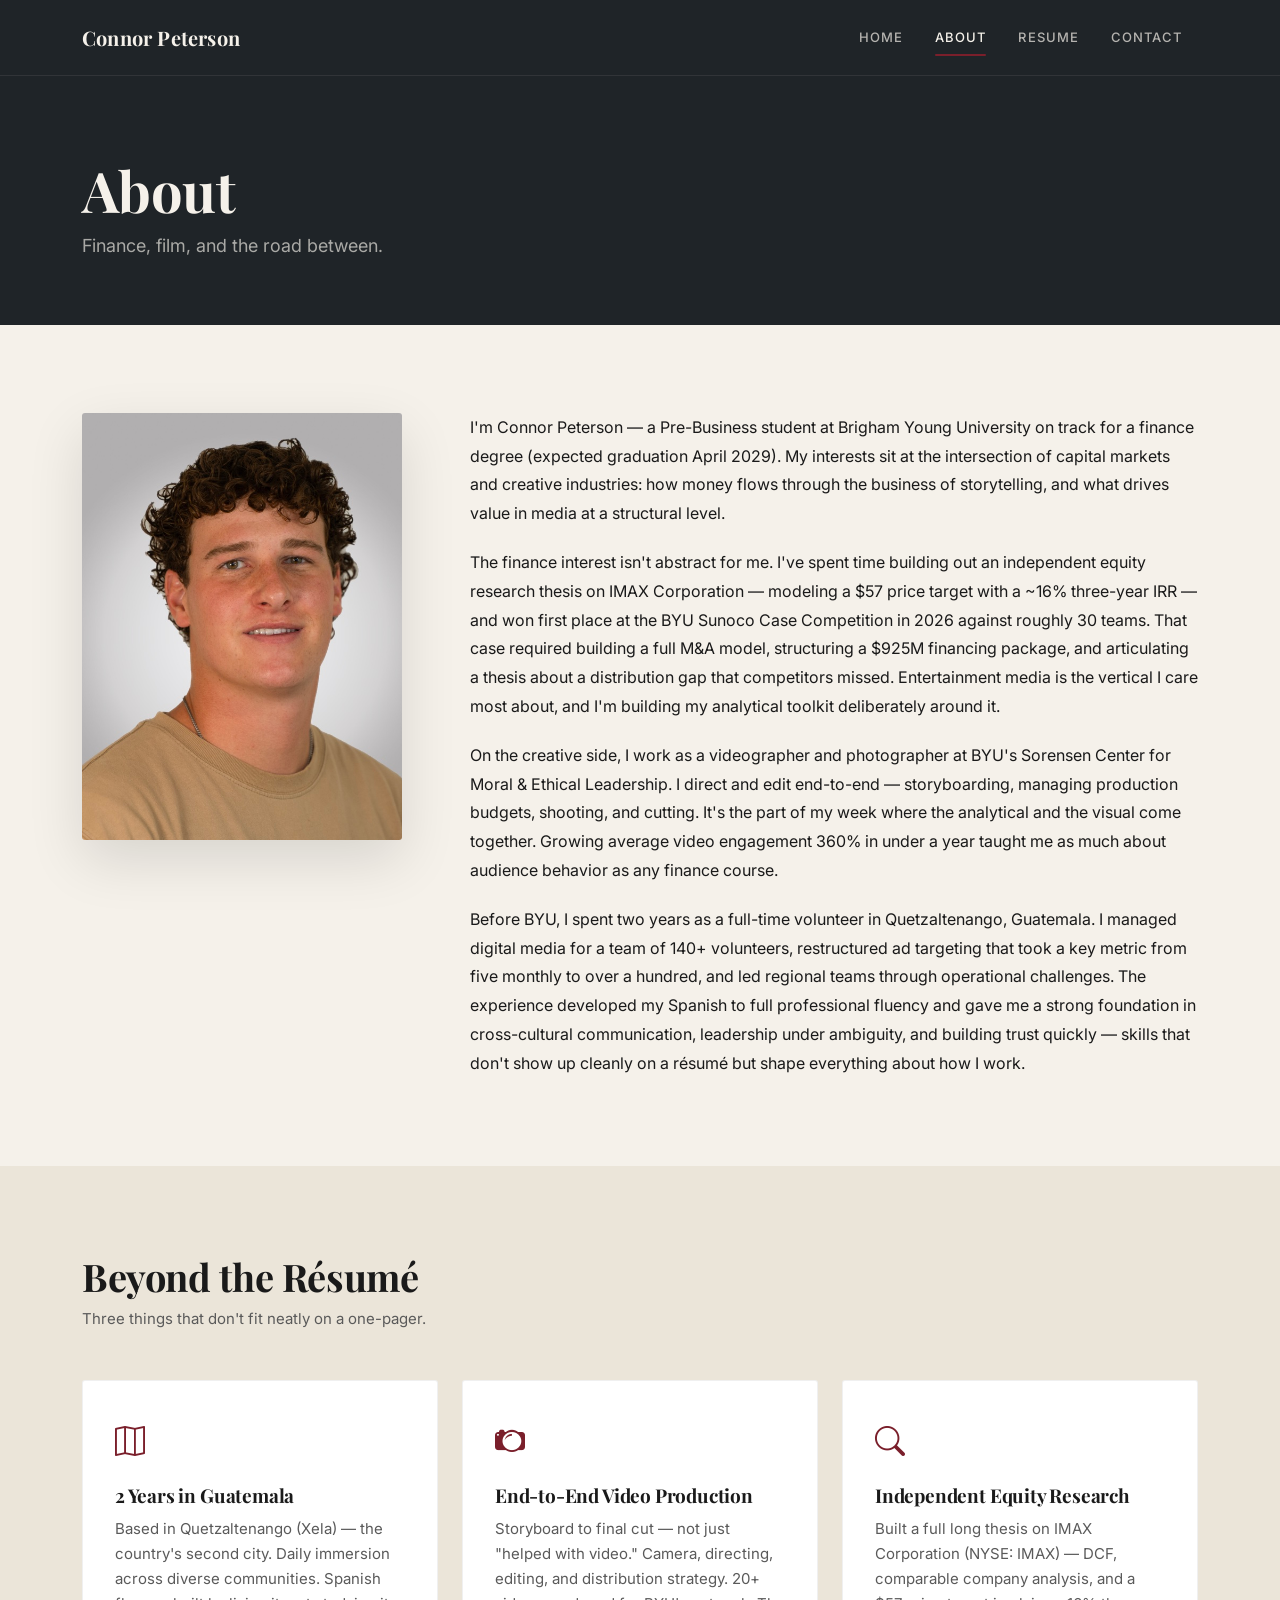
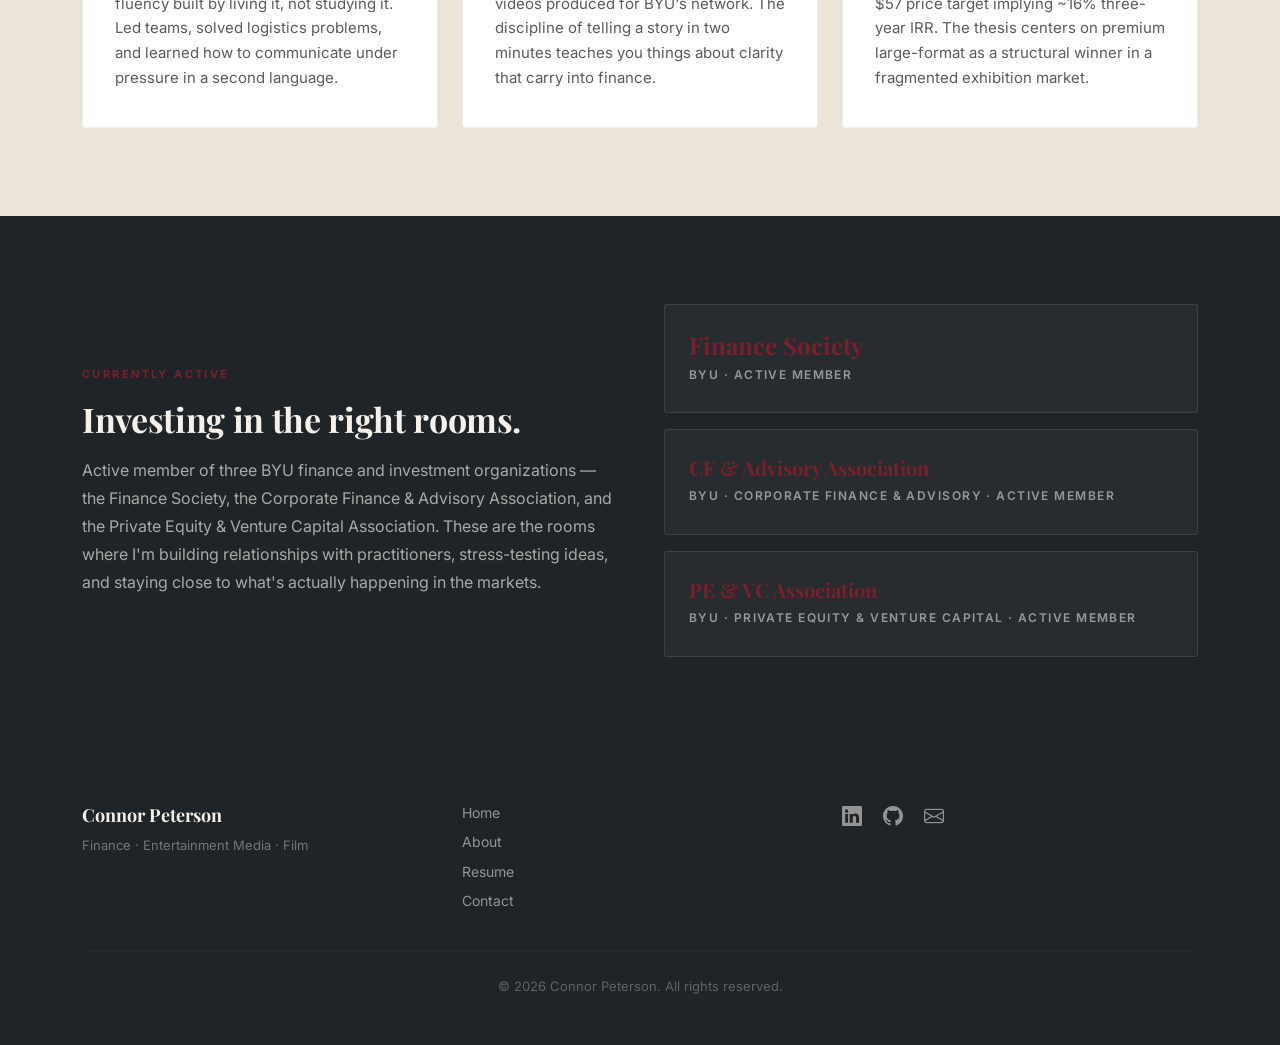
==== about.html @ c0e96749 "Initial build: Connor Peterson portfolio site Full portfolio with Bootstrap home/about/resume/contac" ====
<!DOCTYPE html>
<html lang="en">
<head>
  <meta charset="UTF-8">
  <meta name="viewport" content="width=device-width, initial-scale=1.0">
  <title>About — Connor Peterson</title>

  <!-- Google Fonts -->
  <link rel="preconnect" href="https://fonts.googleapis.com">
  <link rel="preconnect" href="https://fonts.gstatic.com" crossorigin>
  <link href="https://fonts.googleapis.com/css2?family=Playfair+Display:ital,wght@0,400;0,700;1,400&family=Inter:wght@300;400;500;600;700&display=swap" rel="stylesheet">

  <!-- Bootstrap 5 -->
  <link href="https://cdn.jsdelivr.net/npm/bootstrap@5.3.2/dist/css/bootstrap.min.css" rel="stylesheet">
  <!-- Bootstrap Icons -->
  <link rel="stylesheet" href="https://cdn.jsdelivr.net/npm/bootstrap-icons@1.11.3/font/bootstrap-icons.min.css">

  <!-- Custom CSS -->
  <link rel="stylesheet" href="css/bootstrap-custom.css">
</head>
<body>

  <!-- ===== NAVBAR ===== -->
  <nav class="navbar navbar-expand-lg sticky-top" id="site-nav" aria-label="Main navigation">
    <div class="container">
      <a class="navbar-brand" href="index.html">Connor Peterson</a>
      <button class="navbar-toggler" type="button" data-bs-toggle="collapse" data-bs-target="#navbarNav"
        aria-controls="navbarNav" aria-expanded="false" aria-label="Toggle navigation">
        <span class="navbar-toggler-icon"></span>
      </button>
      <div class="collapse navbar-collapse justify-content-end" id="navbarNav">
        <ul class="navbar-nav">
          <li class="nav-item"><a class="nav-link" href="index.html">Home</a></li>
          <li class="nav-item"><a class="nav-link active" href="about.html">About</a></li>
          <li class="nav-item"><a class="nav-link" href="resume.html">Resume</a></li>
          <li class="nav-item"><a class="nav-link" href="contact.html">Contact</a></li>
        </ul>
      </div>
    </div>
  </nav>

  <main>

    <!-- ===== PAGE HEADER ===== -->
    <header class="page-header" aria-label="Page header">
      <div class="container">
        <h1>About</h1>
        <p>Finance, film, and the road between.</p>
      </div>
    </header>

    <!-- ===== BIO SECTION ===== -->
    <section class="section-offwhite" aria-label="Biography">
      <div class="container">
        <div class="row g-5 align-items-start">

          <!-- Headshot -->
          <div class="col-lg-4 text-center text-lg-start">
            <img
              src="img/headshot.jpg"
              alt="Connor Peterson"
              class="about-headshot mx-auto mx-lg-0"
            >
          </div>

          <!-- Bio text -->
          <div class="col-lg-8">
            <div class="about-bio">
              <p>
                I'm Connor Peterson — a Pre-Business student at Brigham Young University on track
                for a finance degree (expected graduation April 2029). My interests sit at the intersection
                of capital markets and creative industries: how money flows through the business of
                storytelling, and what drives value in media at a structural level.
              </p>
              <p>
                The finance interest isn't abstract for me. I've spent time building out an independent
                equity research thesis on IMAX Corporation — modeling a $57 price target with a
                ~16% three-year IRR — and won first place at the BYU Sunoco Case Competition in 2026
                against roughly 30 teams. That case required building a full M&amp;A model, structuring
                a $925M financing package, and articulating a thesis about a distribution gap that
                competitors missed. Entertainment media is the vertical I care most about, and I'm
                building my analytical toolkit deliberately around it.
              </p>
              <p>
                On the creative side, I work as a videographer and photographer at BYU's Sorensen Center
                for Moral &amp; Ethical Leadership. I direct and edit end-to-end — storyboarding,
                managing production budgets, shooting, and cutting. It's the part of my week where the
                analytical and the visual come together. Growing average video engagement 360% in under
                a year taught me as much about audience behavior as any finance course.
              </p>
              <p>
                Before BYU, I spent two years as a full-time volunteer in Quetzaltenango, Guatemala.
                I managed digital media for a team of 140+ volunteers, restructured ad targeting that
                took a key metric from five monthly to over a hundred, and led regional teams through
                operational challenges. The experience developed my Spanish to full professional fluency
                and gave me a strong foundation in cross-cultural communication, leadership under
                ambiguity, and building trust quickly — skills that don't show up cleanly on a résumé
                but shape everything about how I work.
              </p>
            </div>
          </div>

        </div>
      </div>
    </section>

    <!-- ===== BEYOND THE RESUME ===== -->
    <section class="section-warm" aria-label="Beyond the resume">
      <div class="container">
        <h2 class="section-title mb-2">Beyond the Résumé</h2>
        <p class="section-subtitle">Three things that don't fit neatly on a one-pager.</p>
        <div class="row g-4">

          <div class="col-md-4">
            <div class="card-feature">
              <i class="bi bi-map card-feature-icon" aria-hidden="true"></i>
              <h3 class="card-feature-title">2 Years in Guatemala</h3>
              <p class="card-feature-text">
                Based in Quetzaltenango (Xela) — the country's second city. Daily immersion
                across diverse communities. Spanish fluency built by living it, not studying it.
                Led teams, solved logistics problems, and learned how to communicate under pressure
                in a second language.
              </p>
            </div>
          </div>

          <div class="col-md-4">
            <div class="card-feature">
              <i class="bi bi-camera2 card-feature-icon" aria-hidden="true"></i>
              <h3 class="card-feature-title">End-to-End Video Production</h3>
              <p class="card-feature-text">
                Storyboard to final cut — not just "helped with video." Camera, directing,
                editing, and distribution strategy. 20+ videos produced for BYU's network.
                The discipline of telling a story in two minutes teaches you things about
                clarity that carry into finance.
              </p>
            </div>
          </div>

          <div class="col-md-4">
            <div class="card-feature">
              <i class="bi bi-search card-feature-icon" aria-hidden="true"></i>
              <h3 class="card-feature-title">Independent Equity Research</h3>
              <p class="card-feature-text">
                Built a full long thesis on IMAX Corporation (NYSE: IMAX) — DCF, comparable
                company analysis, and a $57 price target implying ~16% three-year IRR.
                The thesis centers on premium large-format as a structural winner in a
                fragmented exhibition market.
              </p>
            </div>
          </div>

        </div>
      </div>
    </section>

    <!-- ===== ASSOCIATIONS ===== -->
    <section class="section-charcoal" aria-label="Associations and memberships">
      <div class="container">
        <div class="row align-items-center g-5">
          <div class="col-lg-6">
            <p class="highlight-label">Currently Active</p>
            <h2 class="highlight-title">Investing in the right rooms.</h2>
            <p class="highlight-body">
              Active member of three BYU finance and investment organizations — the Finance Society,
              the Corporate Finance &amp; Advisory Association, and the Private Equity &amp; Venture
              Capital Association. These are the rooms where I'm building relationships with practitioners,
              stress-testing ideas, and staying close to what's actually happening in the markets.
            </p>
          </div>
          <div class="col-lg-6">
            <div class="row g-3">
              <div class="col-12">
                <div class="stat-card text-start">
                  <div class="stat-value" style="font-size:1.5rem">Finance Society</div>
                  <div class="stat-label">BYU · Active Member</div>
                </div>
              </div>
              <div class="col-12">
                <div class="stat-card text-start">
                  <div class="stat-value" style="font-size:1.25rem">CF &amp; Advisory Association</div>
                  <div class="stat-label">BYU · Corporate Finance &amp; Advisory · Active Member</div>
                </div>
              </div>
              <div class="col-12">
                <div class="stat-card text-start">
                  <div class="stat-value" style="font-size:1.25rem">PE &amp; VC Association</div>
                  <div class="stat-label">BYU · Private Equity &amp; Venture Capital · Active Member</div>
                </div>
              </div>
            </div>
          </div>
        </div>
      </div>
    </section>

  </main>

  <!-- ===== FOOTER ===== -->
  <footer class="site-footer" role="contentinfo">
    <div class="container">
      <div class="row g-4">
        <div class="col-md-4">
          <div class="footer-brand">Connor Peterson</div>
          <div class="footer-tagline">Finance · Entertainment Media · Film</div>
        </div>
        <div class="col-md-4">
          <nav class="footer-nav" aria-label="Footer navigation">
            <a href="index.html">Home</a>
            <a href="about.html">About</a>
            <a href="resume.html">Resume</a>
            <a href="contact.html">Contact</a>
          </nav>
        </div>
        <div class="col-md-4">
          <div class="footer-social" aria-label="Social links">
            <a href="https://linkedin.com/in/connor-peterson-840009235" target="_blank" rel="noopener" aria-label="LinkedIn">
              <i class="bi bi-linkedin" aria-hidden="true"></i>
            </a>
            <a href="https://github.com/rconnorp" target="_blank" rel="noopener" aria-label="GitHub">
              <i class="bi bi-github" aria-hidden="true"></i>
            </a>
            <a href="mailto:rconnor.p28@gmail.com" aria-label="Email Connor">
              <i class="bi bi-envelope" aria-hidden="true"></i>
            </a>
          </div>
        </div>
      </div>
      <hr class="footer-divider">
      <p class="footer-copy text-center">&copy; 2026 Connor Peterson. All rights reserved.</p>
    </div>
  </footer>

  <!-- Bootstrap JS -->
  <script src="https://cdn.jsdelivr.net/npm/bootstrap@5.3.2/dist/js/bootstrap.bundle.min.js"></script>
</body>
</html>
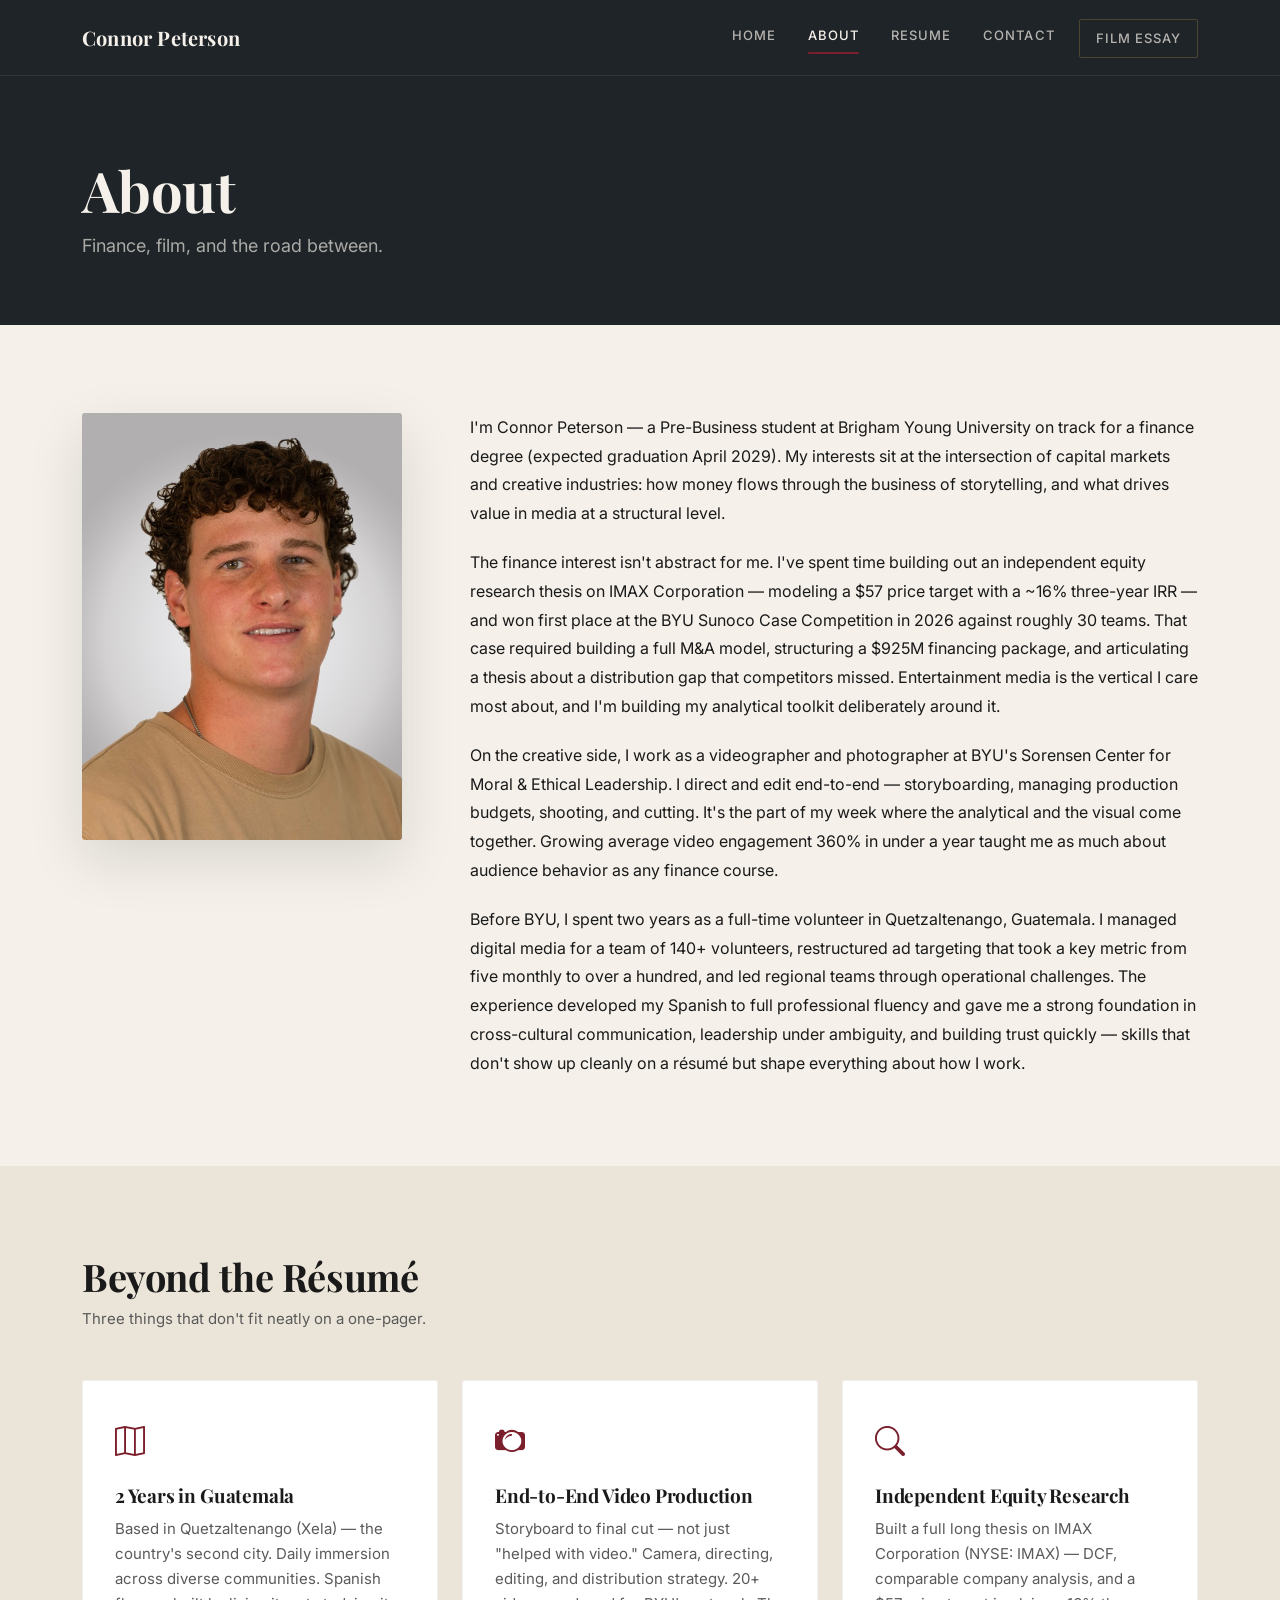
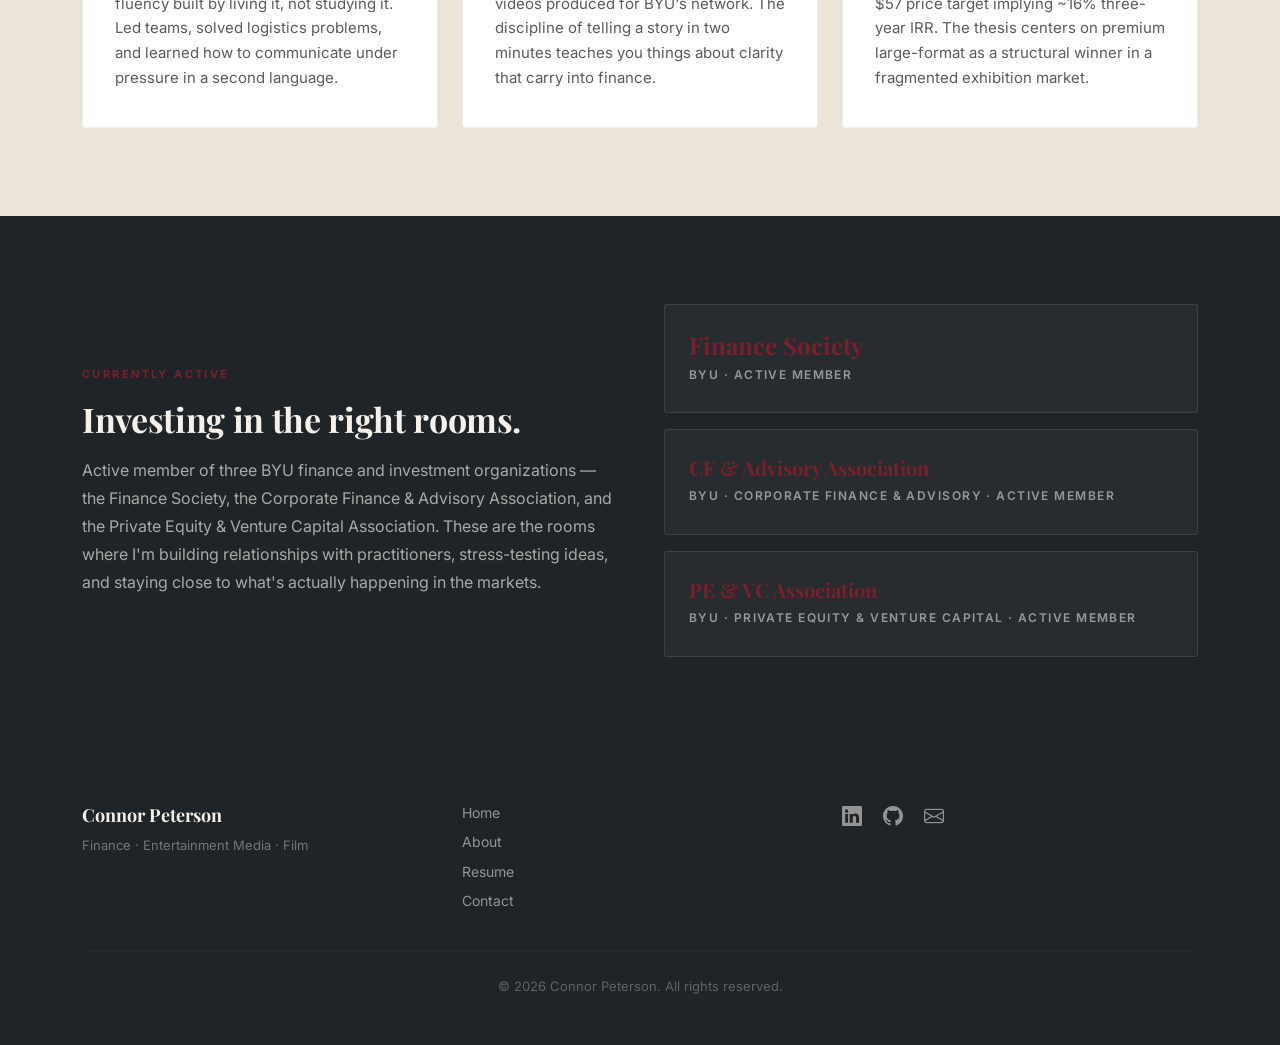
==== commit d056c0ca: "Add Film Essay nav link to all Bootstrap pages Satisfies the bidirectional navigation requirement fr" ====
--- a/about.html
+++ b/about.html
@@ -34,6 +34,7 @@
           <li class="nav-item"><a class="nav-link active" href="about.html">About</a></li>
           <li class="nav-item"><a class="nav-link" href="resume.html">Resume</a></li>
           <li class="nav-item"><a class="nav-link" href="contact.html">Contact</a></li>
+          <li class="nav-item ms-lg-2"><a class="nav-link nav-link-film" href="scratch/film.html">Film Essay</a></li>
         </ul>
       </div>
     </div>
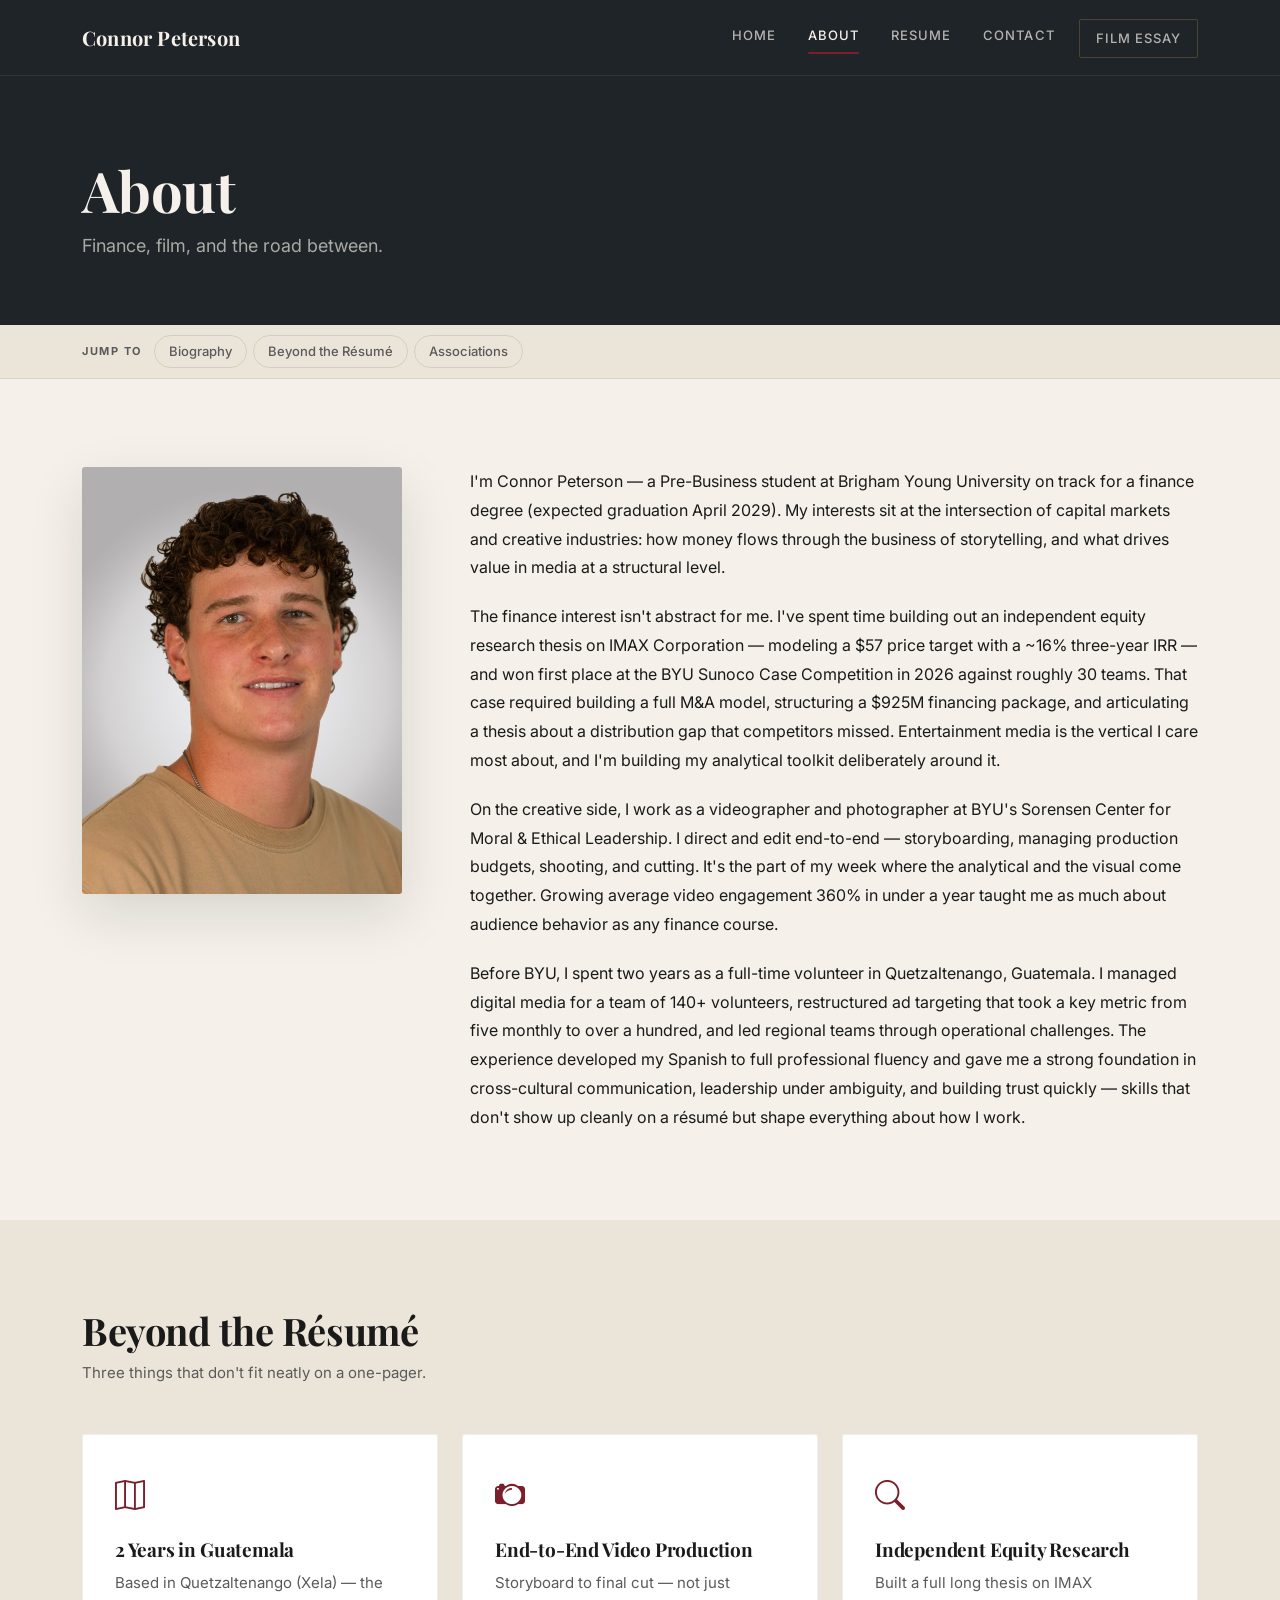
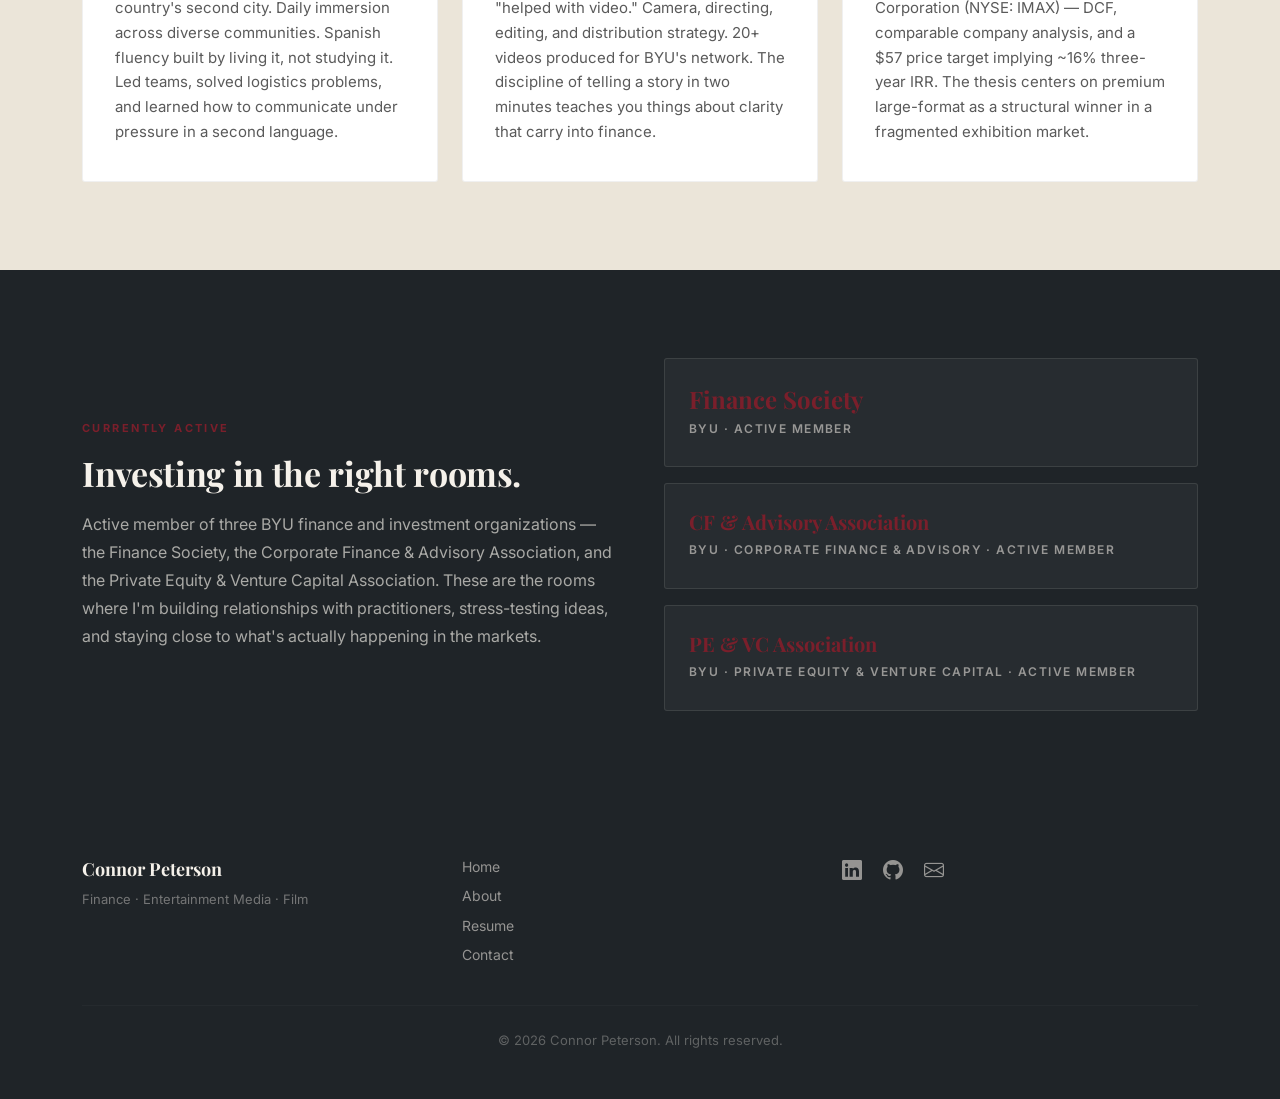
==== commit 1f10f7b1: "Add on-page anchor navigation to Home, About, and Resume Each page now has a pill-link strip below t" ====
--- a/about.html
+++ b/about.html
@@ -50,8 +50,20 @@
       </div>
     </header>
 
+    <!-- On-page anchor nav -->
+    <nav class="anchor-nav" aria-label="Jump to section">
+      <div class="container">
+        <div class="anchor-nav-inner">
+          <span class="anchor-nav-label">Jump to</span>
+          <a href="#bio" class="anchor-link">Biography</a>
+          <a href="#beyond" class="anchor-link">Beyond the Résumé</a>
+          <a href="#associations" class="anchor-link">Associations</a>
+        </div>
+      </div>
+    </nav>
+
     <!-- ===== BIO SECTION ===== -->
-    <section class="section-offwhite" aria-label="Biography">
+    <section class="section-offwhite" id="bio" aria-label="Biography">
       <div class="container">
         <div class="row g-5 align-items-start">
 
@@ -106,7 +118,7 @@
     </section>
 
     <!-- ===== BEYOND THE RESUME ===== -->
-    <section class="section-warm" aria-label="Beyond the resume">
+    <section class="section-warm" id="beyond" aria-label="Beyond the resume">
       <div class="container">
         <h2 class="section-title mb-2">Beyond the Résumé</h2>
         <p class="section-subtitle">Three things that don't fit neatly on a one-pager.</p>
@@ -156,7 +168,7 @@
     </section>
 
     <!-- ===== ASSOCIATIONS ===== -->
-    <section class="section-charcoal" aria-label="Associations and memberships">
+    <section class="section-charcoal" id="associations" aria-label="Associations and memberships">
       <div class="container">
         <div class="row align-items-center g-5">
           <div class="col-lg-6">
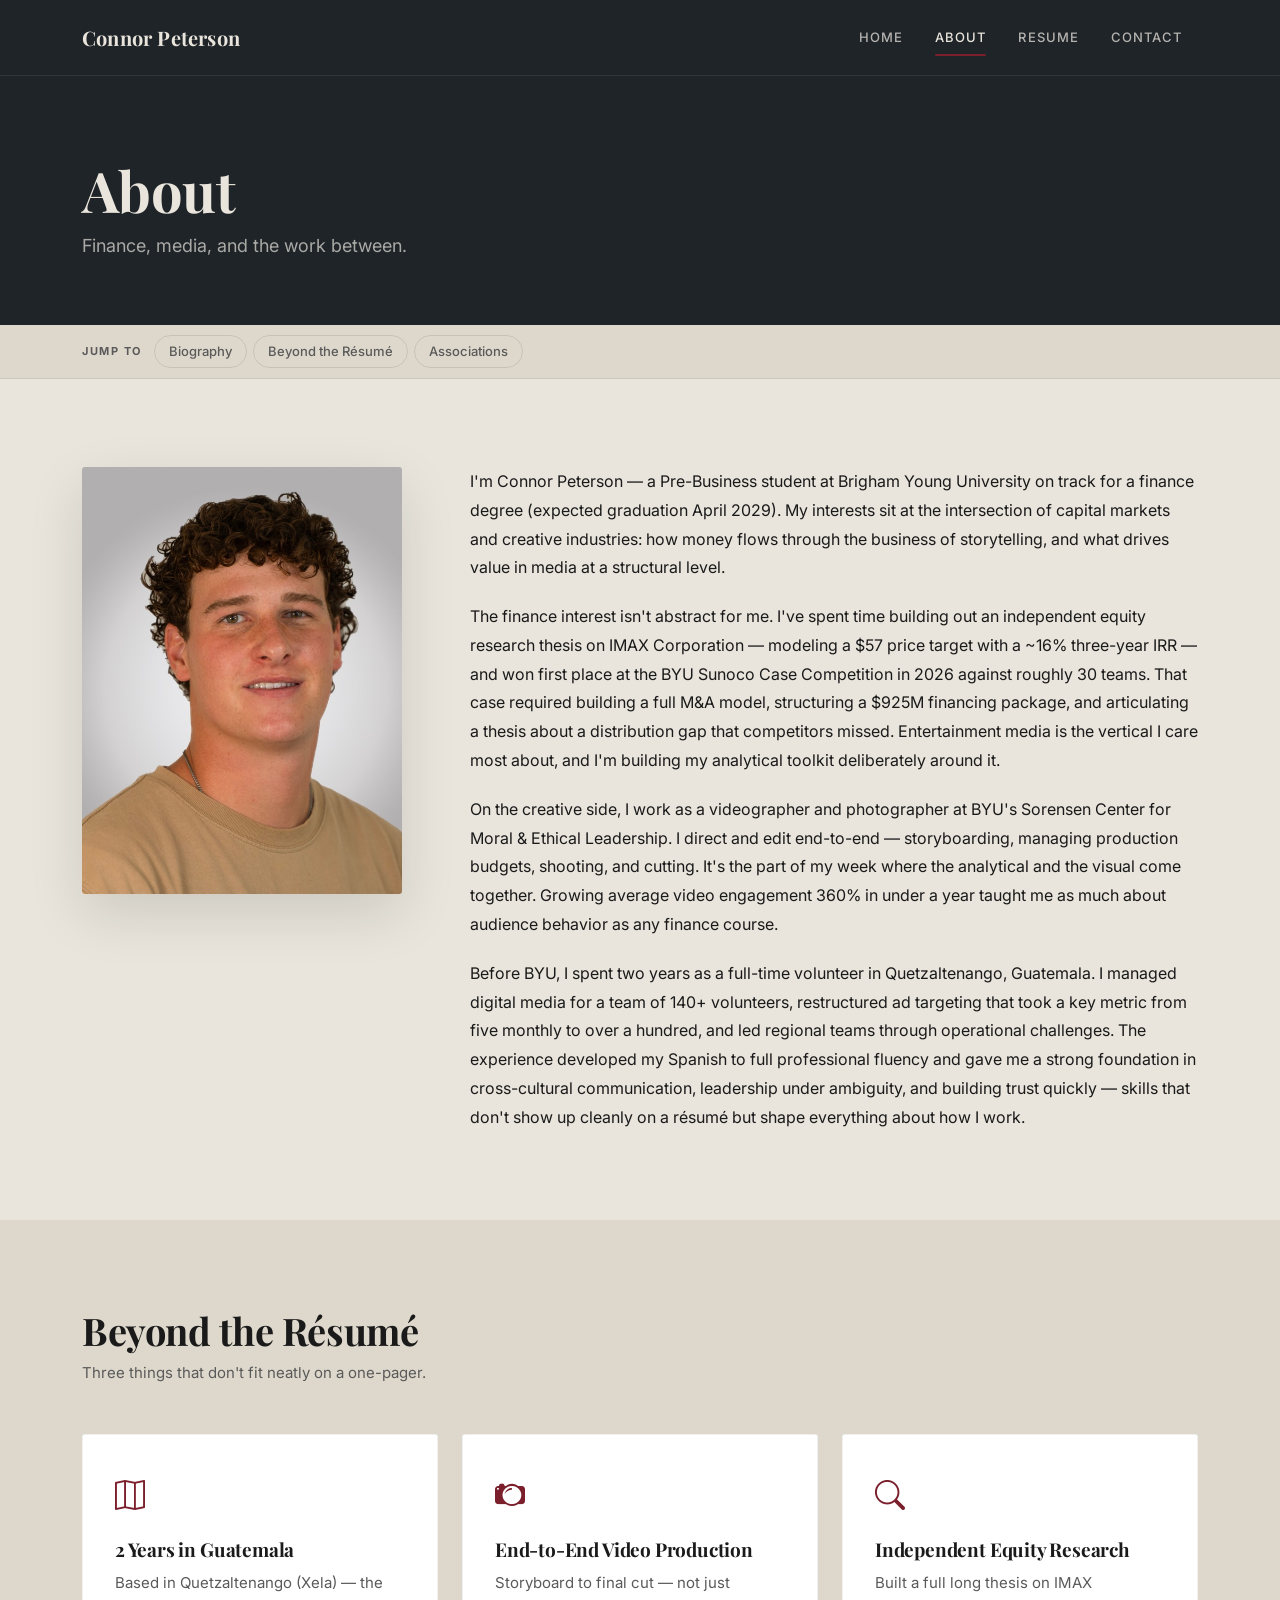
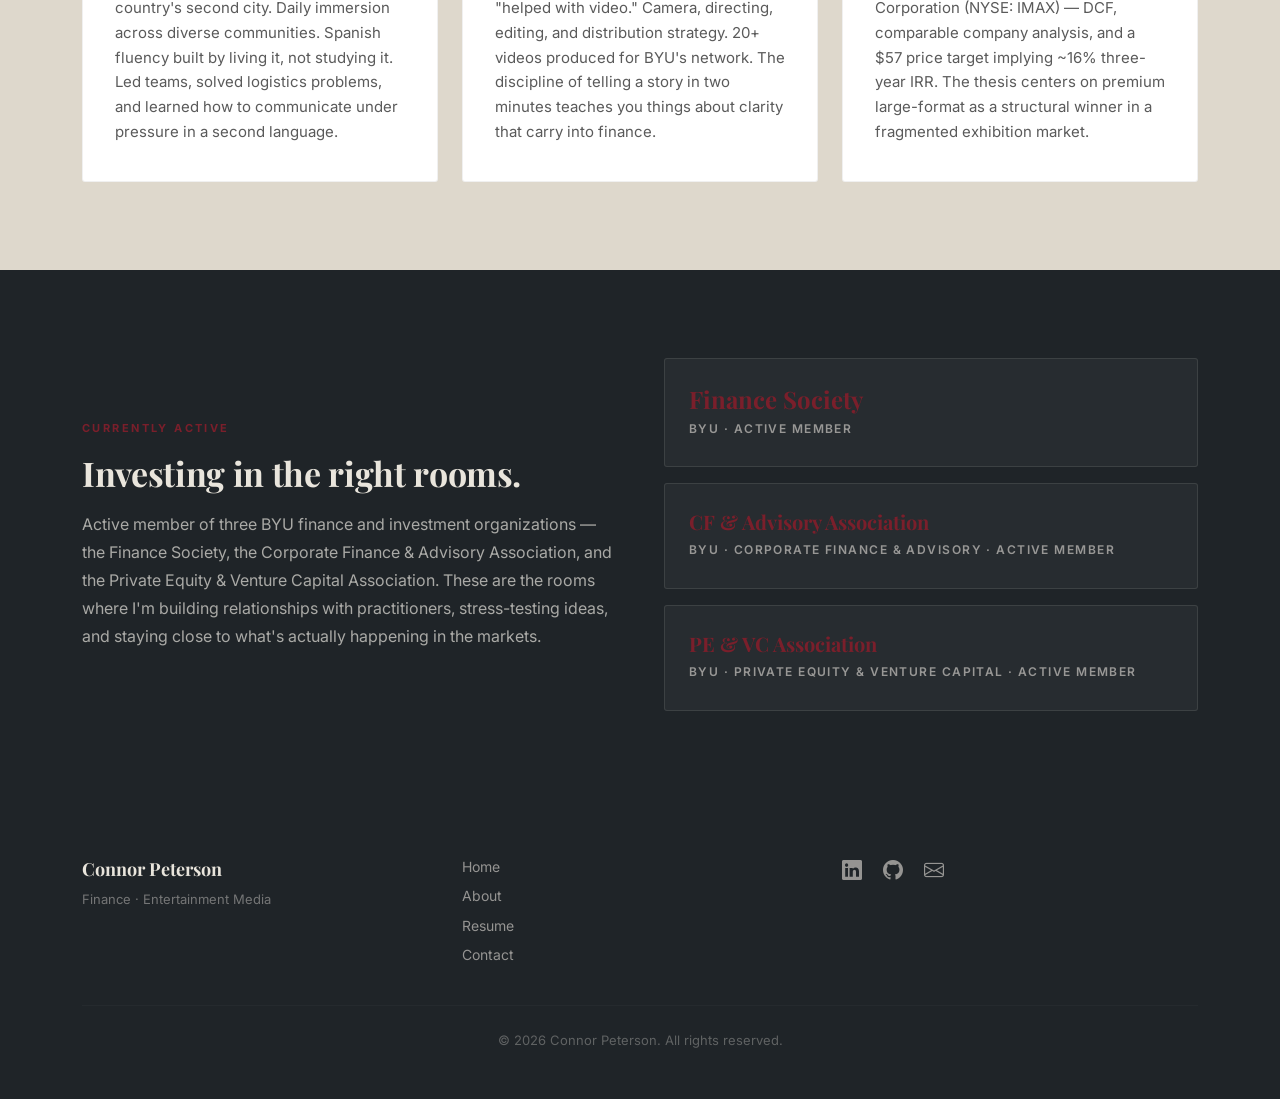
==== commit 4f8fda00: "Remove Film Essay section and darken off-white backgrounds Strips the Film Essay nav link and CSS fr" ====
--- a/about.html
+++ b/about.html
@@ -34,7 +34,6 @@
           <li class="nav-item"><a class="nav-link active" href="about.html">About</a></li>
           <li class="nav-item"><a class="nav-link" href="resume.html">Resume</a></li>
           <li class="nav-item"><a class="nav-link" href="contact.html">Contact</a></li>
-          <li class="nav-item ms-lg-2"><a class="nav-link nav-link-film" href="scratch/film.html">Film Essay</a></li>
         </ul>
       </div>
     </div>
@@ -46,7 +45,7 @@
     <header class="page-header" aria-label="Page header">
       <div class="container">
         <h1>About</h1>
-        <p>Finance, film, and the road between.</p>
+        <p>Finance, media, and the work between.</p>
       </div>
     </header>
 
@@ -215,7 +214,7 @@
       <div class="row g-4">
         <div class="col-md-4">
           <div class="footer-brand">Connor Peterson</div>
-          <div class="footer-tagline">Finance · Entertainment Media · Film</div>
+          <div class="footer-tagline">Finance · Entertainment Media</div>
         </div>
         <div class="col-md-4">
           <nav class="footer-nav" aria-label="Footer navigation">
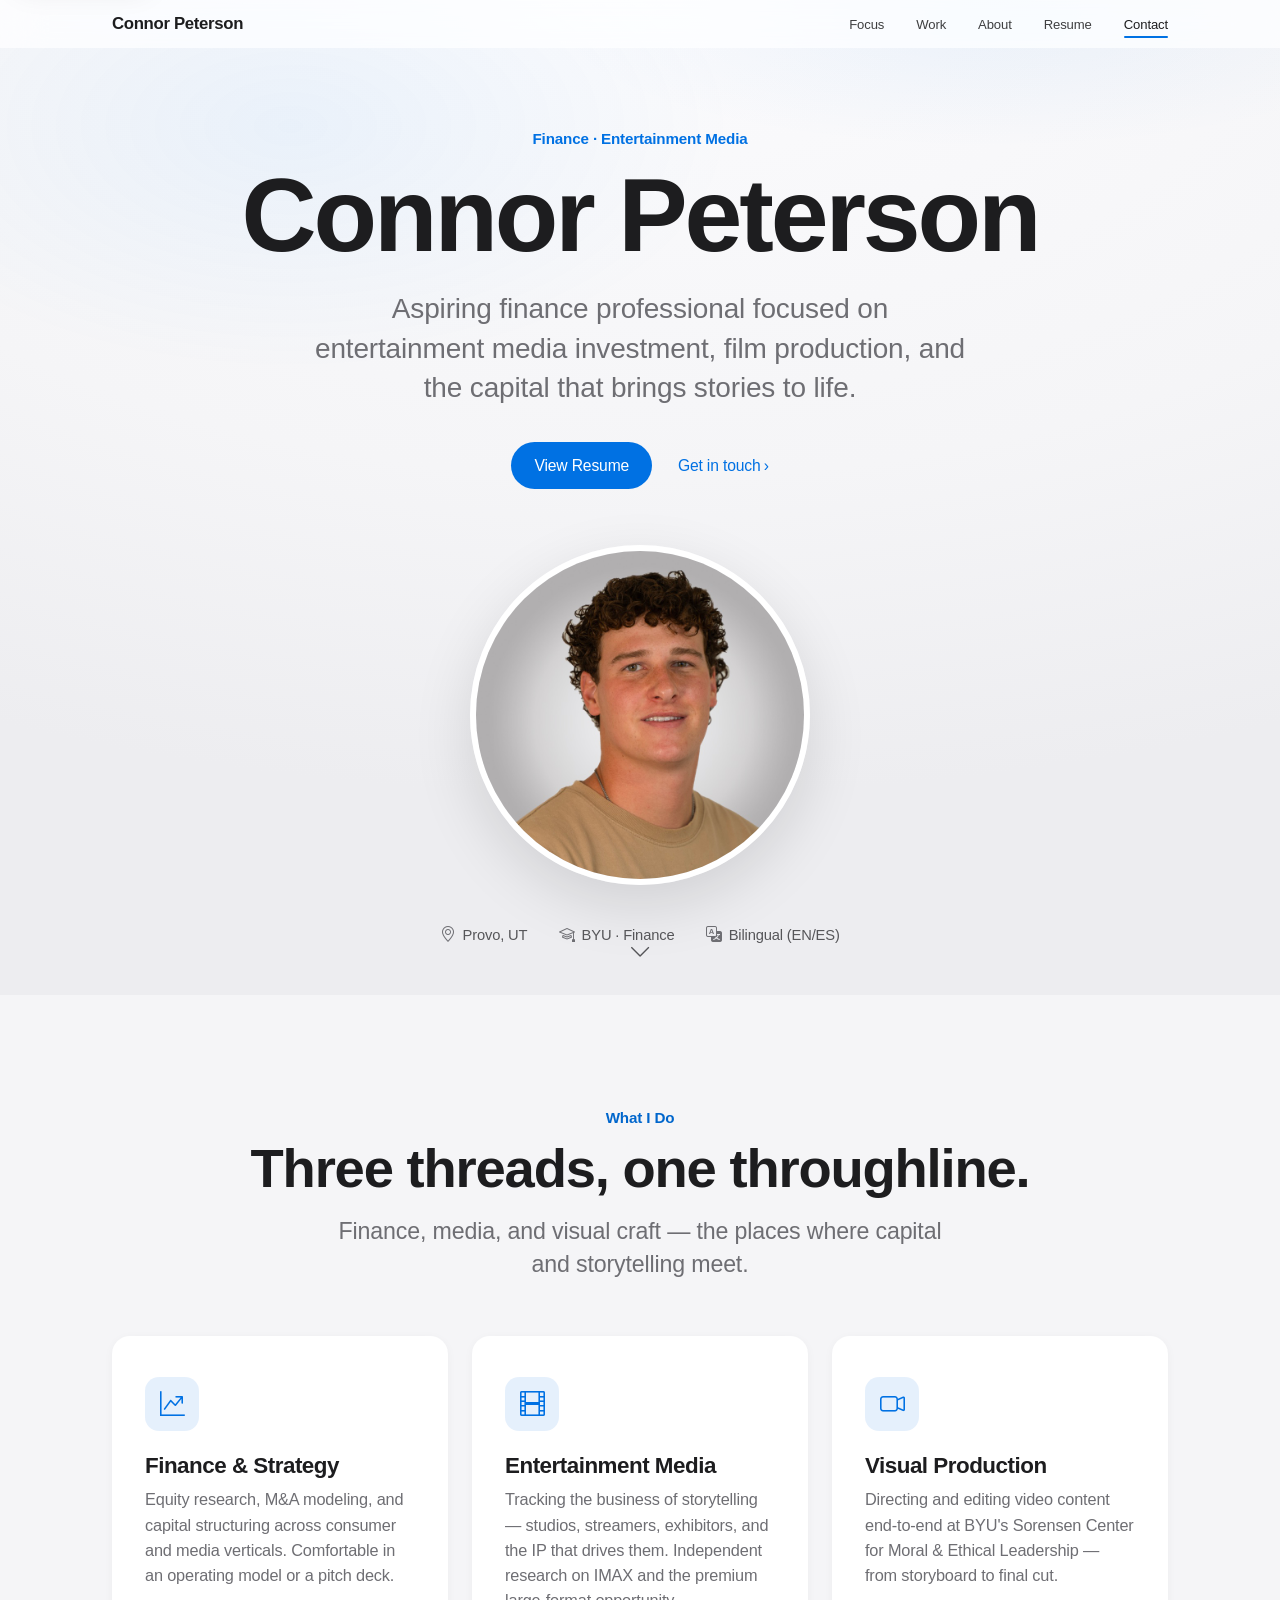
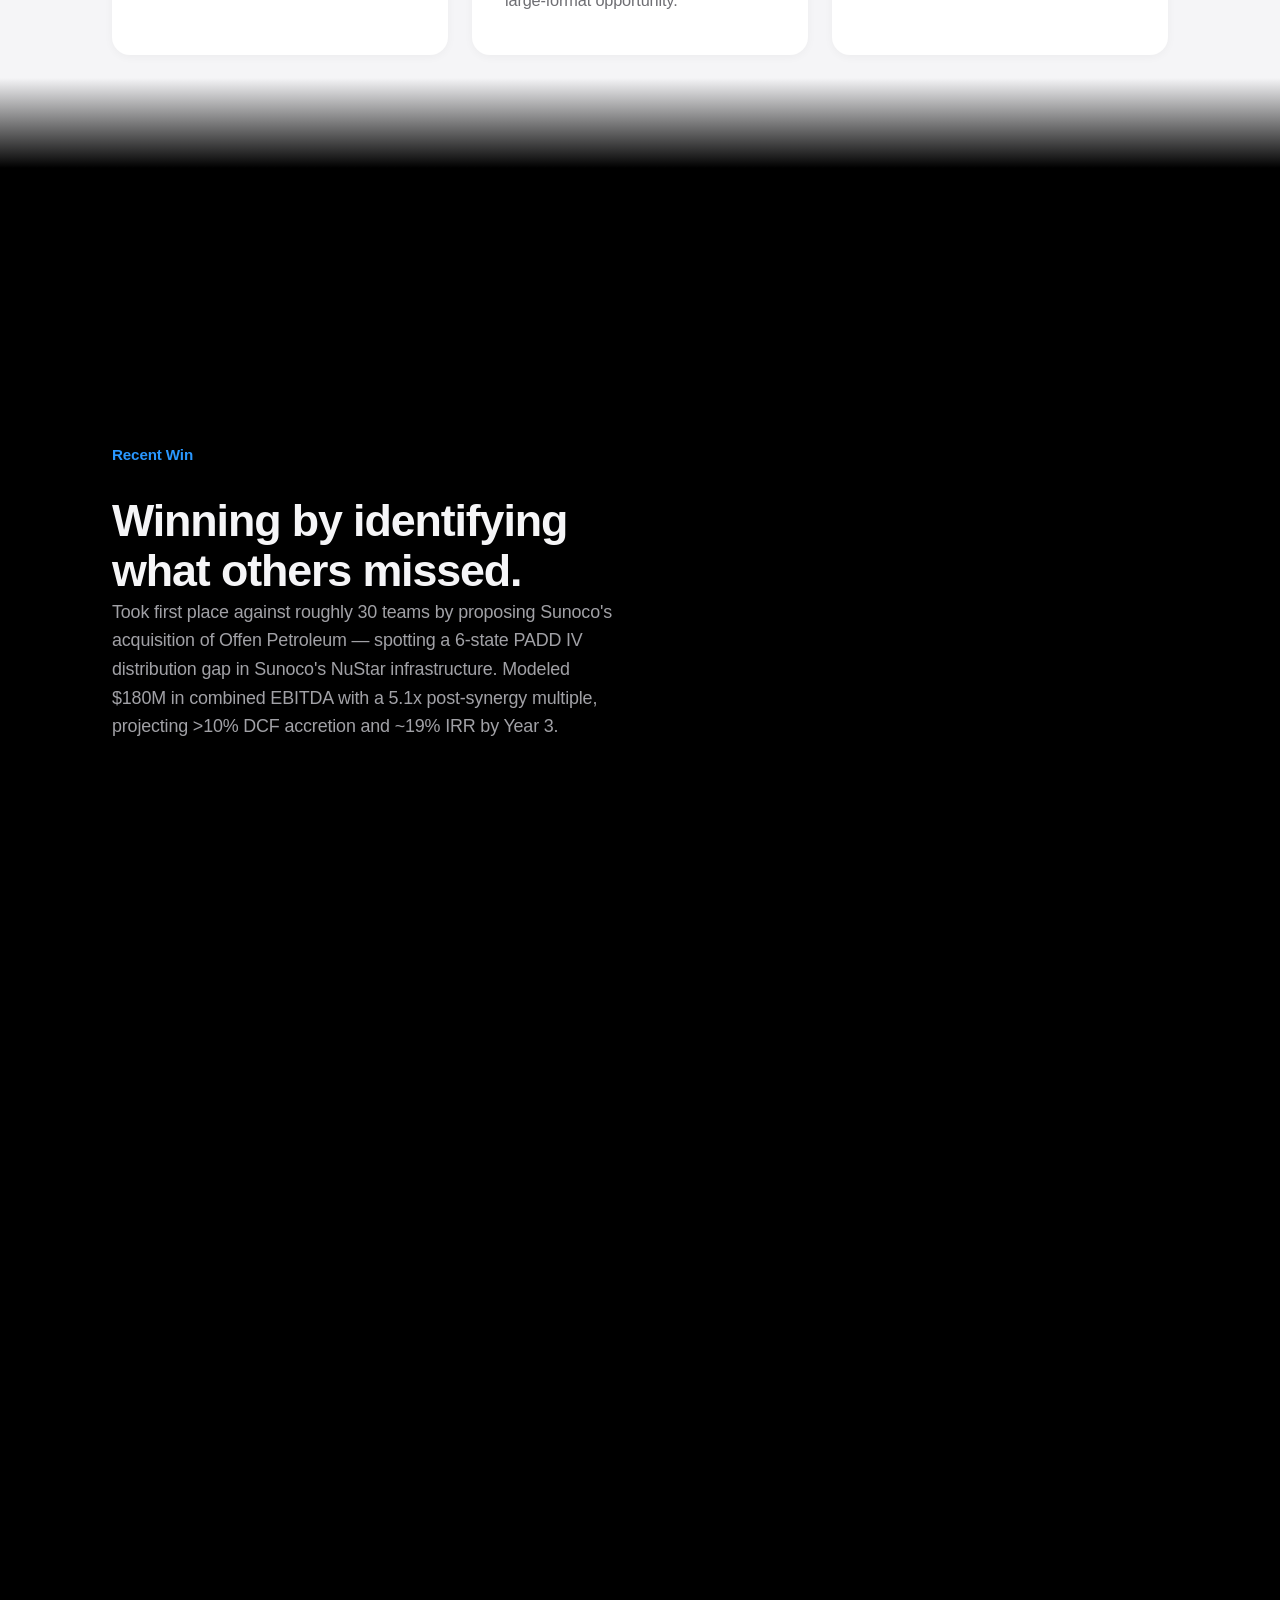
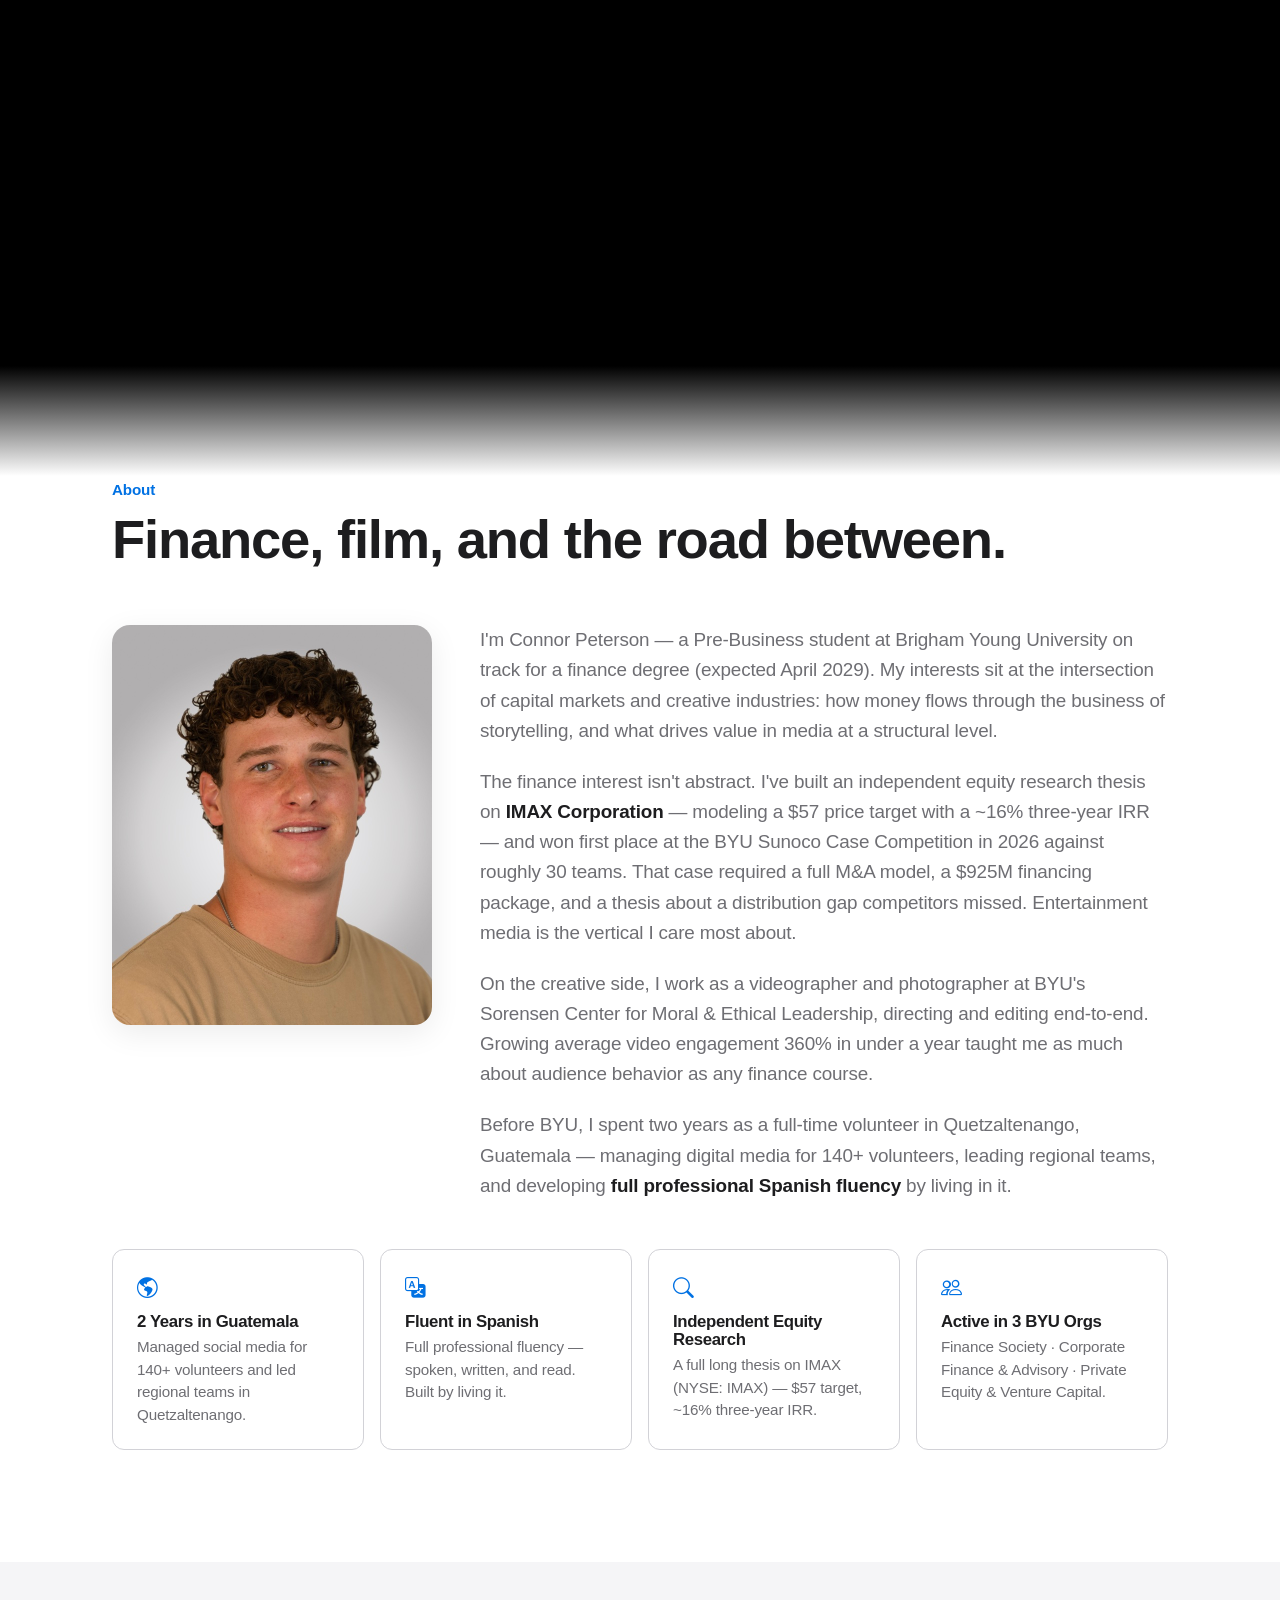
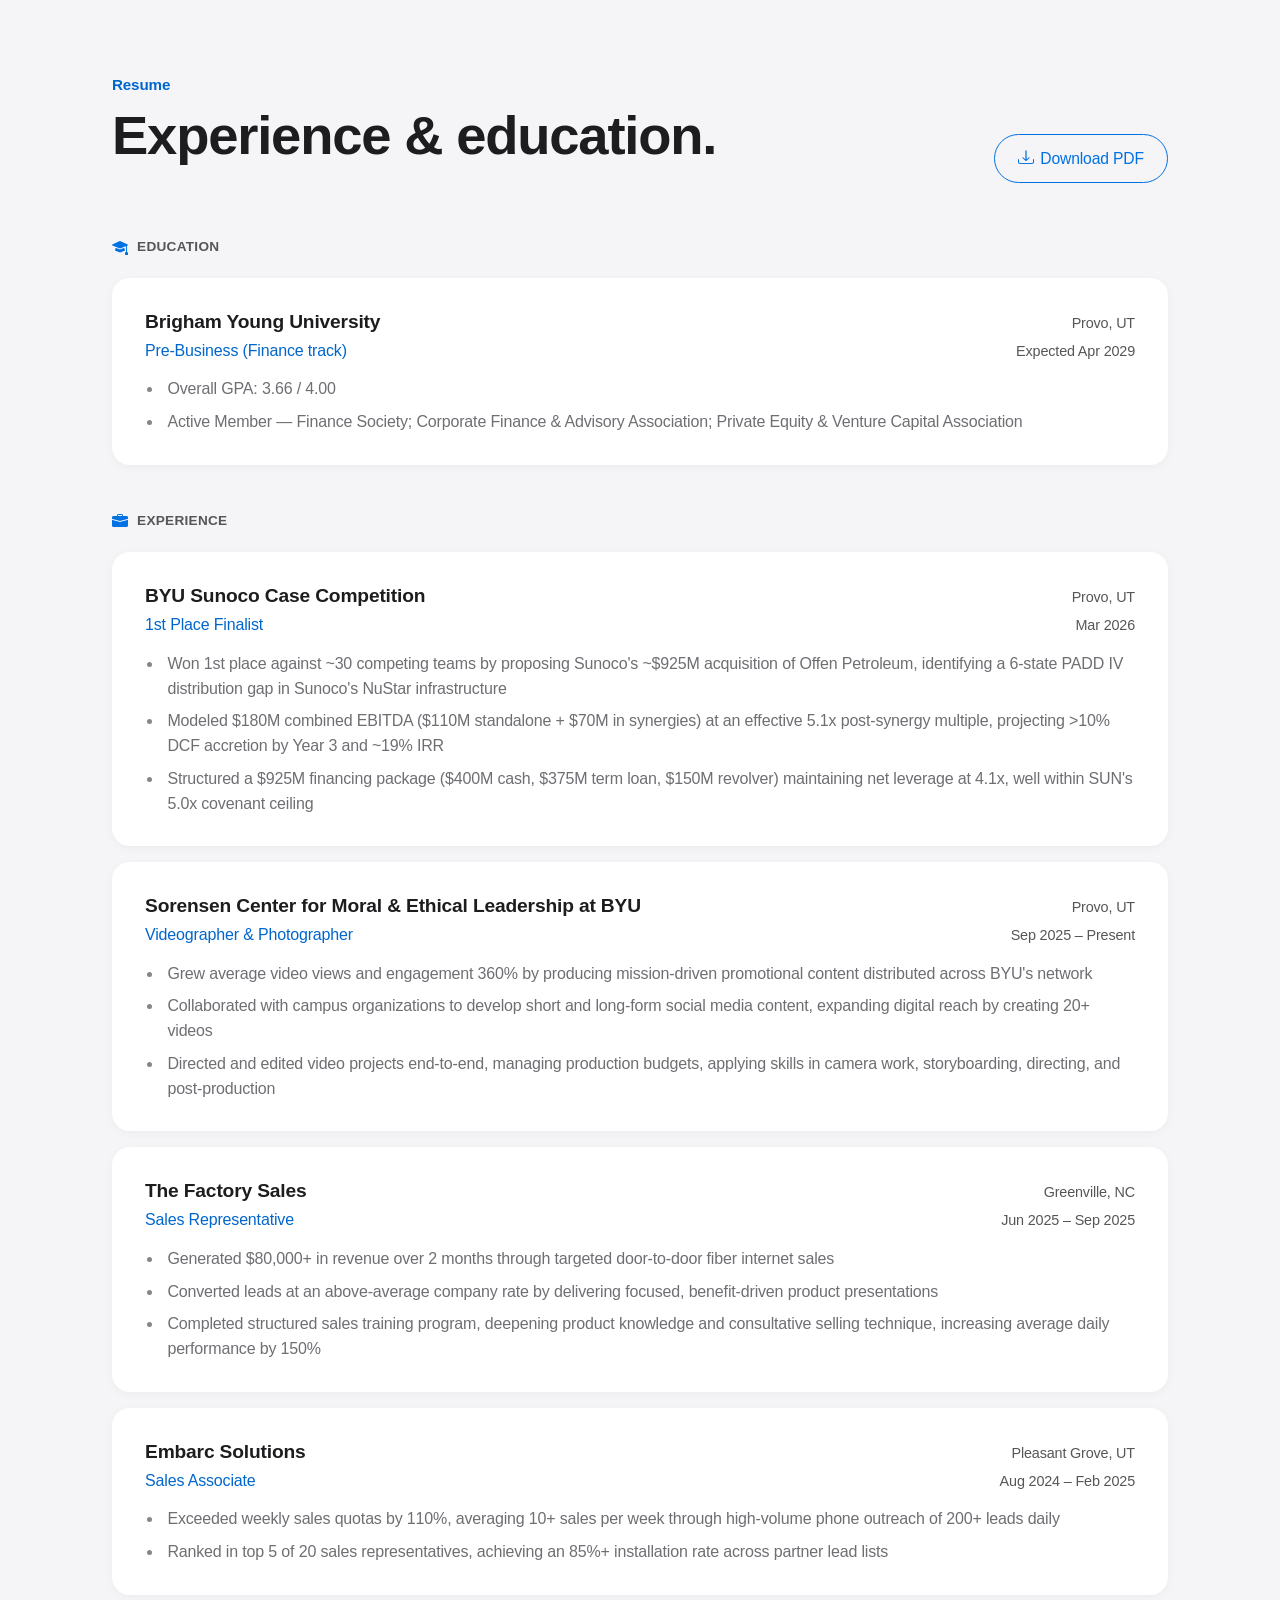
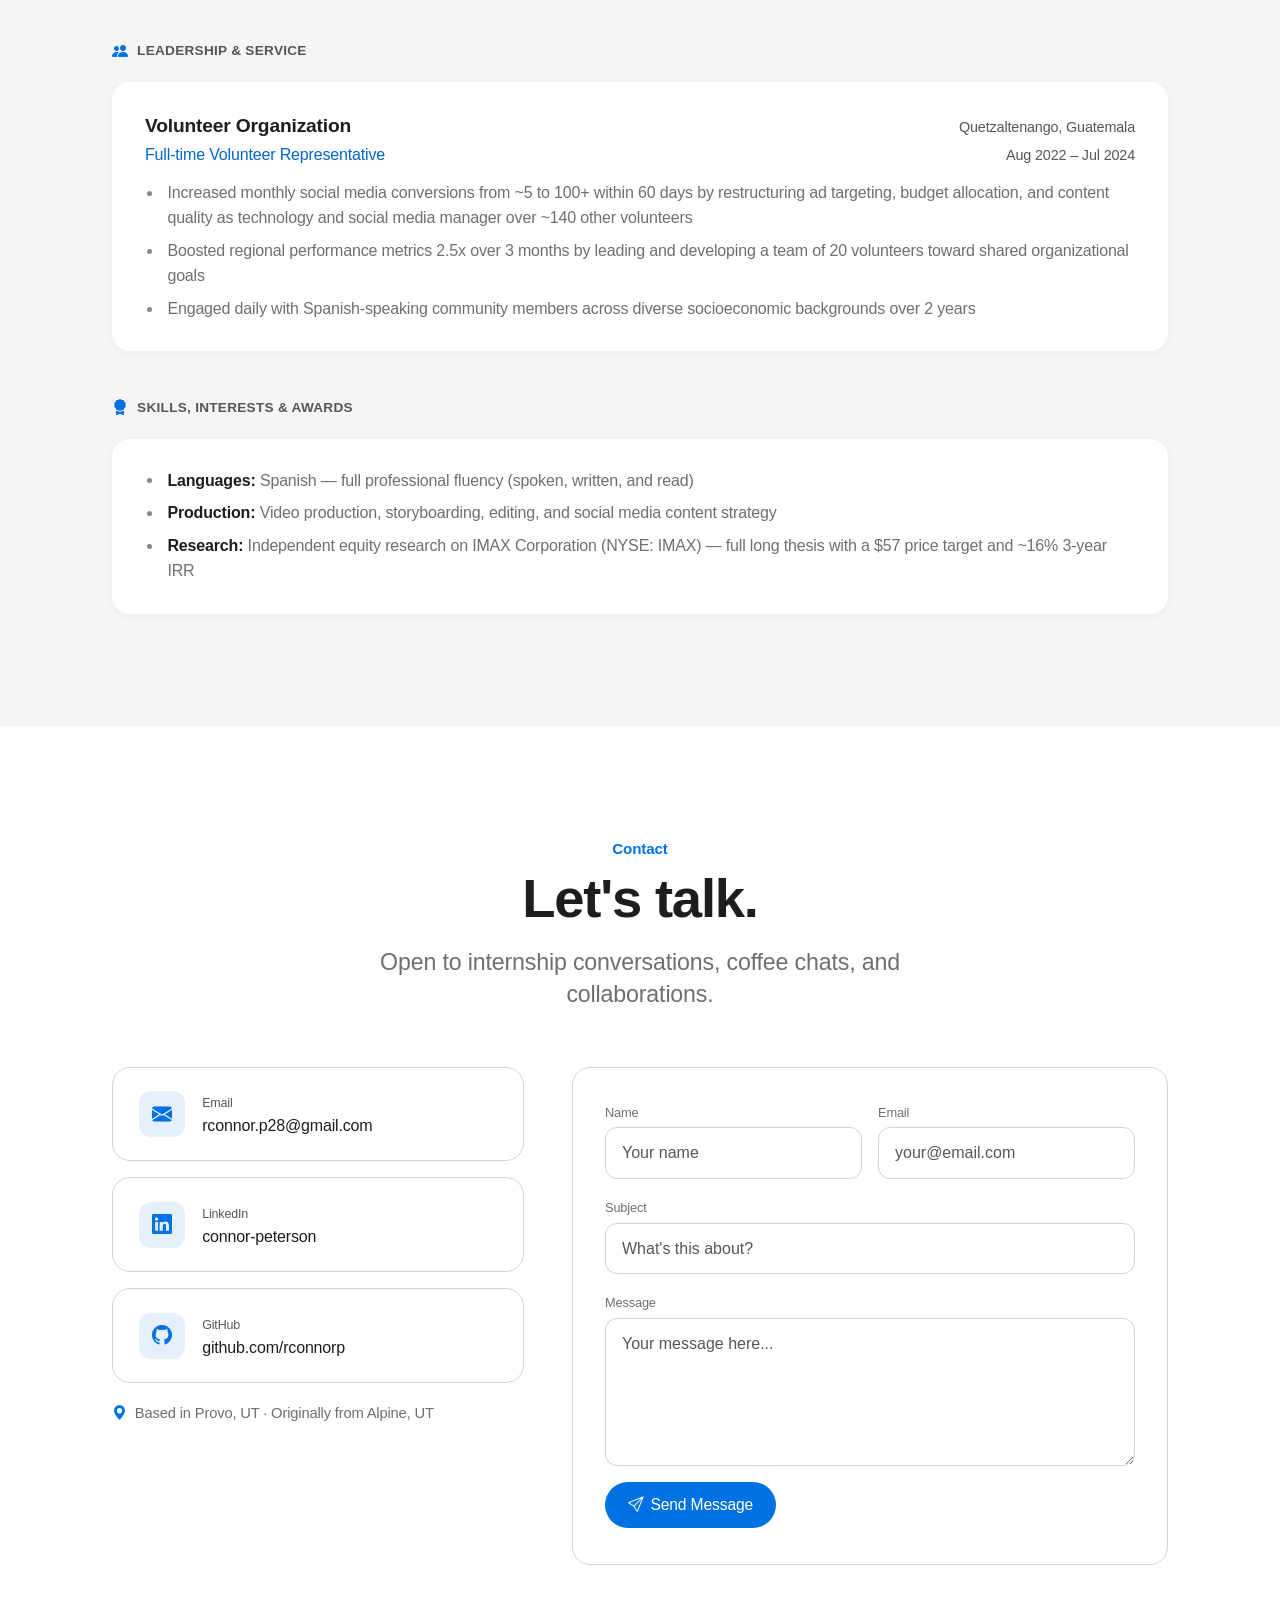
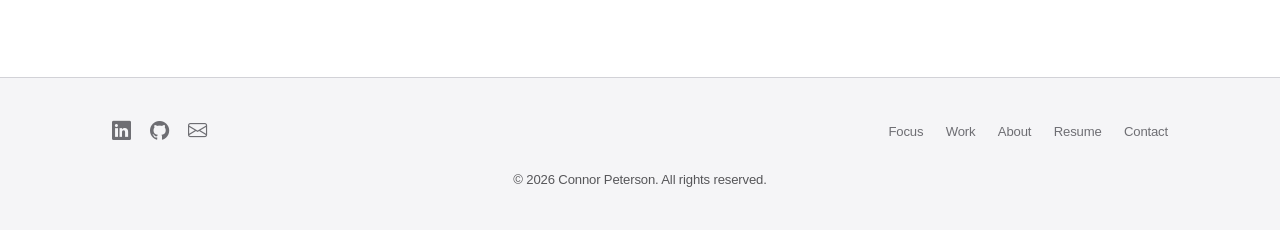
==== commit b5ca79ef: "Redesign portfolio as Apple-style interactive single page Consolidate Home/About/Resume/Contact into" ====
--- a/about.html
+++ b/about.html
@@ -4,246 +4,12 @@
   <meta charset="UTF-8">
   <meta name="viewport" content="width=device-width, initial-scale=1.0">
   <title>About — Connor Peterson</title>
-
-  <!-- Google Fonts -->
-  <link rel="preconnect" href="https://fonts.googleapis.com">
-  <link rel="preconnect" href="https://fonts.gstatic.com" crossorigin>
-  <link href="https://fonts.googleapis.com/css2?family=Playfair+Display:ital,wght@0,400;0,700;1,400&family=Inter:wght@300;400;500;600;700&display=swap" rel="stylesheet">
-
-  <!-- Bootstrap 5 -->
-  <link href="https://cdn.jsdelivr.net/npm/bootstrap@5.3.2/dist/css/bootstrap.min.css" rel="stylesheet">
-  <!-- Bootstrap Icons -->
-  <link rel="stylesheet" href="https://cdn.jsdelivr.net/npm/bootstrap-icons@1.11.3/font/bootstrap-icons.min.css">
-
-  <!-- Custom CSS -->
-  <link rel="stylesheet" href="css/bootstrap-custom.css">
+  <!-- This site is now a single page. Redirecting to the About section. -->
+  <link rel="canonical" href="index.html#about">
+  <meta http-equiv="refresh" content="0; url=index.html#about">
+  <script>window.location.replace('index.html#about');</script>
 </head>
 <body>
-
-  <!-- ===== NAVBAR ===== -->
-  <nav class="navbar navbar-expand-lg sticky-top" id="site-nav" aria-label="Main navigation">
-    <div class="container">
-      <a class="navbar-brand" href="index.html">Connor Peterson</a>
-      <button class="navbar-toggler" type="button" data-bs-toggle="collapse" data-bs-target="#navbarNav"
-        aria-controls="navbarNav" aria-expanded="false" aria-label="Toggle navigation">
-        <span class="navbar-toggler-icon"></span>
-      </button>
-      <div class="collapse navbar-collapse justify-content-end" id="navbarNav">
-        <ul class="navbar-nav">
-          <li class="nav-item"><a class="nav-link" href="index.html">Home</a></li>
-          <li class="nav-item"><a class="nav-link active" href="about.html">About</a></li>
-          <li class="nav-item"><a class="nav-link" href="resume.html">Resume</a></li>
-          <li class="nav-item"><a class="nav-link" href="contact.html">Contact</a></li>
-        </ul>
-      </div>
-    </div>
-  </nav>
-
-  <main>
-
-    <!-- ===== PAGE HEADER ===== -->
-    <header class="page-header" aria-label="Page header">
-      <div class="container">
-        <h1>About</h1>
-        <p>Finance, media, and the work between.</p>
-      </div>
-    </header>
-
-    <!-- On-page anchor nav -->
-    <nav class="anchor-nav" aria-label="Jump to section">
-      <div class="container">
-        <div class="anchor-nav-inner">
-          <span class="anchor-nav-label">Jump to</span>
-          <a href="#bio" class="anchor-link">Biography</a>
-          <a href="#beyond" class="anchor-link">Beyond the Résumé</a>
-          <a href="#associations" class="anchor-link">Associations</a>
-        </div>
-      </div>
-    </nav>
-
-    <!-- ===== BIO SECTION ===== -->
-    <section class="section-offwhite" id="bio" aria-label="Biography">
-      <div class="container">
-        <div class="row g-5 align-items-start">
-
-          <!-- Headshot -->
-          <div class="col-lg-4 text-center text-lg-start">
-            <img
-              src="img/headshot.jpg"
-              alt="Connor Peterson"
-              class="about-headshot mx-auto mx-lg-0"
-            >
-          </div>
-
-          <!-- Bio text -->
-          <div class="col-lg-8">
-            <div class="about-bio">
-              <p>
-                I'm Connor Peterson — a Pre-Business student at Brigham Young University on track
-                for a finance degree (expected graduation April 2029). My interests sit at the intersection
-                of capital markets and creative industries: how money flows through the business of
-                storytelling, and what drives value in media at a structural level.
-              </p>
-              <p>
-                The finance interest isn't abstract for me. I've spent time building out an independent
-                equity research thesis on IMAX Corporation — modeling a $57 price target with a
-                ~16% three-year IRR — and won first place at the BYU Sunoco Case Competition in 2026
-                against roughly 30 teams. That case required building a full M&amp;A model, structuring
-                a $925M financing package, and articulating a thesis about a distribution gap that
-                competitors missed. Entertainment media is the vertical I care most about, and I'm
-                building my analytical toolkit deliberately around it.
-              </p>
-              <p>
-                On the creative side, I work as a videographer and photographer at BYU's Sorensen Center
-                for Moral &amp; Ethical Leadership. I direct and edit end-to-end — storyboarding,
-                managing production budgets, shooting, and cutting. It's the part of my week where the
-                analytical and the visual come together. Growing average video engagement 360% in under
-                a year taught me as much about audience behavior as any finance course.
-              </p>
-              <p>
-                Before BYU, I spent two years as a full-time volunteer in Quetzaltenango, Guatemala.
-                I managed digital media for a team of 140+ volunteers, restructured ad targeting that
-                took a key metric from five monthly to over a hundred, and led regional teams through
-                operational challenges. The experience developed my Spanish to full professional fluency
-                and gave me a strong foundation in cross-cultural communication, leadership under
-                ambiguity, and building trust quickly — skills that don't show up cleanly on a résumé
-                but shape everything about how I work.
-              </p>
-            </div>
-          </div>
-
-        </div>
-      </div>
-    </section>
-
-    <!-- ===== BEYOND THE RESUME ===== -->
-    <section class="section-warm" id="beyond" aria-label="Beyond the resume">
-      <div class="container">
-        <h2 class="section-title mb-2">Beyond the Résumé</h2>
-        <p class="section-subtitle">Three things that don't fit neatly on a one-pager.</p>
-        <div class="row g-4">
-
-          <div class="col-md-4">
-            <div class="card-feature">
-              <i class="bi bi-map card-feature-icon" aria-hidden="true"></i>
-              <h3 class="card-feature-title">2 Years in Guatemala</h3>
-              <p class="card-feature-text">
-                Based in Quetzaltenango (Xela) — the country's second city. Daily immersion
-                across diverse communities. Spanish fluency built by living it, not studying it.
-                Led teams, solved logistics problems, and learned how to communicate under pressure
-                in a second language.
-              </p>
-            </div>
-          </div>
-
-          <div class="col-md-4">
-            <div class="card-feature">
-              <i class="bi bi-camera2 card-feature-icon" aria-hidden="true"></i>
-              <h3 class="card-feature-title">End-to-End Video Production</h3>
-              <p class="card-feature-text">
-                Storyboard to final cut — not just "helped with video." Camera, directing,
-                editing, and distribution strategy. 20+ videos produced for BYU's network.
-                The discipline of telling a story in two minutes teaches you things about
-                clarity that carry into finance.
-              </p>
-            </div>
-          </div>
-
-          <div class="col-md-4">
-            <div class="card-feature">
-              <i class="bi bi-search card-feature-icon" aria-hidden="true"></i>
-              <h3 class="card-feature-title">Independent Equity Research</h3>
-              <p class="card-feature-text">
-                Built a full long thesis on IMAX Corporation (NYSE: IMAX) — DCF, comparable
-                company analysis, and a $57 price target implying ~16% three-year IRR.
-                The thesis centers on premium large-format as a structural winner in a
-                fragmented exhibition market.
-              </p>
-            </div>
-          </div>
-
-        </div>
-      </div>
-    </section>
-
-    <!-- ===== ASSOCIATIONS ===== -->
-    <section class="section-charcoal" id="associations" aria-label="Associations and memberships">
-      <div class="container">
-        <div class="row align-items-center g-5">
-          <div class="col-lg-6">
-            <p class="highlight-label">Currently Active</p>
-            <h2 class="highlight-title">Investing in the right rooms.</h2>
-            <p class="highlight-body">
-              Active member of three BYU finance and investment organizations — the Finance Society,
-              the Corporate Finance &amp; Advisory Association, and the Private Equity &amp; Venture
-              Capital Association. These are the rooms where I'm building relationships with practitioners,
-              stress-testing ideas, and staying close to what's actually happening in the markets.
-            </p>
-          </div>
-          <div class="col-lg-6">
-            <div class="row g-3">
-              <div class="col-12">
-                <div class="stat-card text-start">
-                  <div class="stat-value" style="font-size:1.5rem">Finance Society</div>
-                  <div class="stat-label">BYU · Active Member</div>
-                </div>
-              </div>
-              <div class="col-12">
-                <div class="stat-card text-start">
-                  <div class="stat-value" style="font-size:1.25rem">CF &amp; Advisory Association</div>
-                  <div class="stat-label">BYU · Corporate Finance &amp; Advisory · Active Member</div>
-                </div>
-              </div>
-              <div class="col-12">
-                <div class="stat-card text-start">
-                  <div class="stat-value" style="font-size:1.25rem">PE &amp; VC Association</div>
-                  <div class="stat-label">BYU · Private Equity &amp; Venture Capital · Active Member</div>
-                </div>
-              </div>
-            </div>
-          </div>
-        </div>
-      </div>
-    </section>
-
-  </main>
-
-  <!-- ===== FOOTER ===== -->
-  <footer class="site-footer" role="contentinfo">
-    <div class="container">
-      <div class="row g-4">
-        <div class="col-md-4">
-          <div class="footer-brand">Connor Peterson</div>
-          <div class="footer-tagline">Finance · Entertainment Media</div>
-        </div>
-        <div class="col-md-4">
-          <nav class="footer-nav" aria-label="Footer navigation">
-            <a href="index.html">Home</a>
-            <a href="about.html">About</a>
-            <a href="resume.html">Resume</a>
-            <a href="contact.html">Contact</a>
-          </nav>
-        </div>
-        <div class="col-md-4">
-          <div class="footer-social" aria-label="Social links">
-            <a href="https://linkedin.com/in/connor-peterson-840009235" target="_blank" rel="noopener" aria-label="LinkedIn">
-              <i class="bi bi-linkedin" aria-hidden="true"></i>
-            </a>
-            <a href="https://github.com/rconnorp" target="_blank" rel="noopener" aria-label="GitHub">
-              <i class="bi bi-github" aria-hidden="true"></i>
-            </a>
-            <a href="mailto:rconnor.p28@gmail.com" aria-label="Email Connor">
-              <i class="bi bi-envelope" aria-hidden="true"></i>
-            </a>
-          </div>
-        </div>
-      </div>
-      <hr class="footer-divider">
-      <p class="footer-copy text-center">&copy; 2026 Connor Peterson. All rights reserved.</p>
-    </div>
-  </footer>
-
-  <!-- Bootstrap JS -->
-  <script src="https://cdn.jsdelivr.net/npm/bootstrap@5.3.2/dist/js/bootstrap.bundle.min.js"></script>
+  <p>Redirecting to <a href="index.html#about">Connor Peterson — About</a>…</p>
 </body>
 </html>
